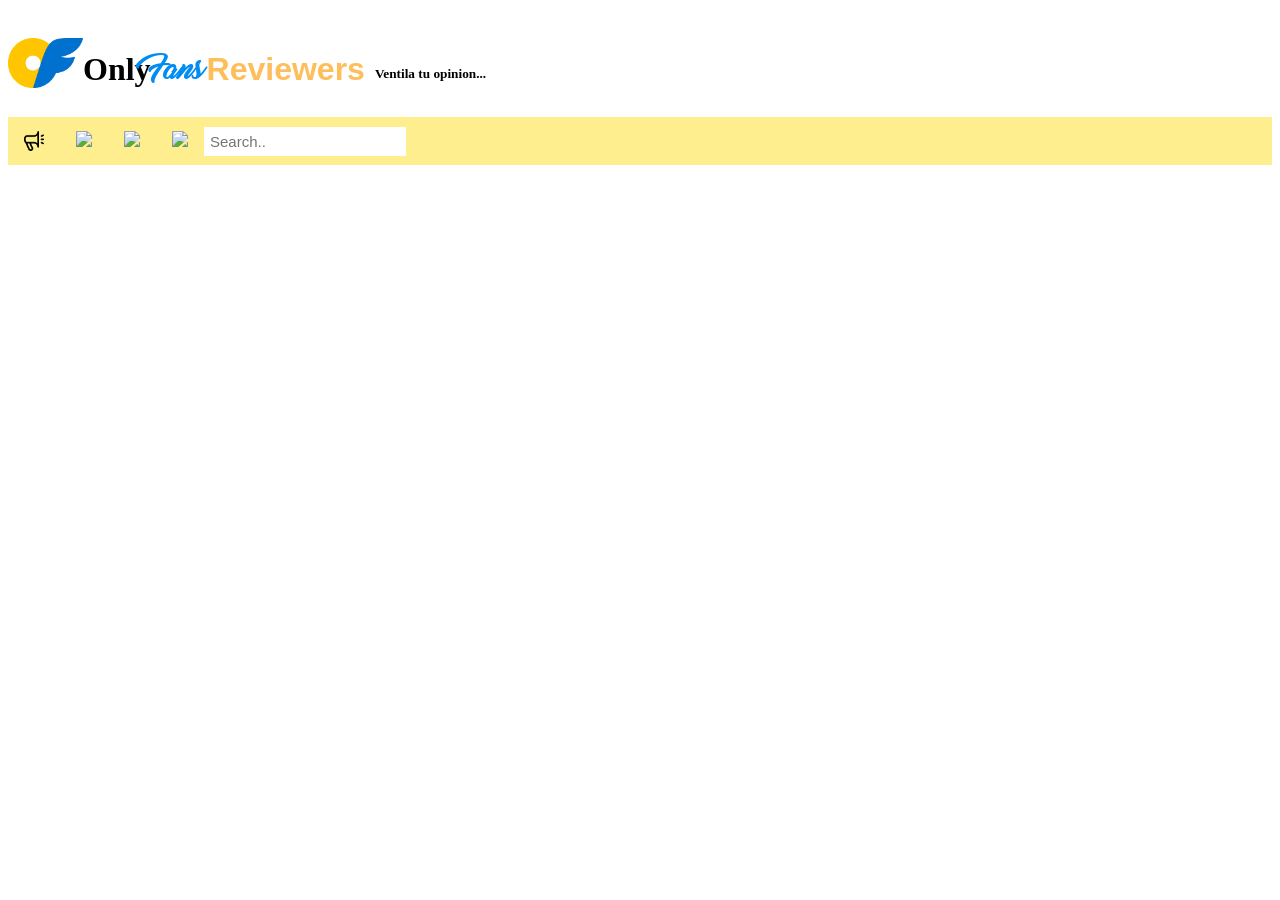
==== index.html @ 2903d676 "Coso cosito" ====
<!DOCTYPE html>
<html lang="es">
 <head>
 <meta charset="UTF-8">
 <title>Nombre del proyecto</title>

 <!-- Google Fonts va acá — ANTES del link al CSS -->
  
 <link rel="stylesheet" href="estilos.css">
 </head>
 <body>

 <!-- HEADER y NAV — Administrador -->
 <!--Agregar: Logotipo, Nombre, Frase
    Ventila tu opinion,Buscador ,Icono/Boton Publicar,
    Mensajes y Notificaciones tambien I/B y
    Perfil
 -->
  <header class="headerr">

    <br>
    <div >
        <img id ="iconOF" src="Cositas/Onlyfans 2022 Icon Logo Vector.svg .png" height="50">
        <h1 id ="o">Only</h1>
        <h1 id ="f">Fans</h1>
        <h1 id ="r">Reviewers</h1>
        <h5 id="frase">Ventila tu opinion...</h5>
    </div>
   <nav class="menu">
      <ul>
         <li><a></a><img src="Cositas/megafono.png" height="20"> </img></li>
          <li><a></a><img src="Cositas/lapiz.png" height="20"> </img></li>
         <li><a></a><img src="Cositas/usuario.png" height="20"> </img></li>
         <li><a></a><img src="Cositas/sobre.png" height="20"> </img></li>
         <li><input type="text" placeholder="Search.."></a></li>
      </ul>
   </nav> 
   
   </header>
    

 <!-- SECCIÓN PRINCIPAL — Colaborador 1 -->

 <!-- SECCIÓN SECUNDARIA — Colaborador 2 -->

 <!-- FOOTER — acordar entre todos quién lo hace -->

 </body>
</html>
---- estilos.css ----
:root{

   --o:'Gotham Light';

   --f:'Magic Wix';

   --r:'Conthrax SemiBold';

}
#o{
   font-family: var(--o);
   margin-top: 25px;
}

#f{
   font-family: var(--f);
   color: #018cf1;
   margin-top: 20px;
   font-size:x-large;

}
 
#r{
   margin-left: 5px;
   margin-top: 25px;
   color: #ffbe5c;
   font-family:'Gill Sans', 'Gill Sans MT', Calibri, 'Trebuchet MS', sans-serif;
}

#frase{
   margin-top: 40px;
   margin-left: 10px;
}

#iconOF{
   margin-top: 12px;
}

ul {
  list-style-type: none;
  margin: 0;
  padding: 0;
  overflow: hidden;
  background-color: #ffee8e;
}

ul li {
  float: left;
}

ul li img {
  display: block;
  color: white;
  text-align: center;
  padding: 14px 16px;
  text-decoration: none;
}

ul li img:hover {
  background-color: #00aff0;
}

.menu input[type=text] {
  float: right;
  padding: 6px;
  border: none;
  margin-top: 10px;
  margin-right: 16px;
  font-size: 15px;
}

@media screen and (max-width: 600px) {
  .menu a, .menu input[type=text] {
    float: none;
    display: block;
    text-align: left;
    width: 100%;
    margin: 0;
    padding: 14px;
  }
  .menu input[type=text] {
    border: 1px solid #ccc;
  }
}

 .headerr div{
display:flex;
gap: 0px;
 }

 @font-face {
    font-family: 'Gotham Light';
    src: url('Cositas/GothamLight.otf') format('opentype');
    font-weight: 300;
    font-style: normal;
}
 @font-face {
    font-family: 'Magic Wix';
    src: url('Cositas/marguerite.ttf') format('opentype');
    font-weight:300;
   font-style: normal;
}
 @font-face {
    font-family: 'Conthrax SemiBold';
    src: url('Cositas/175.otf') format('opentype');
    font-weight: 300;
    font-style: normal;
}
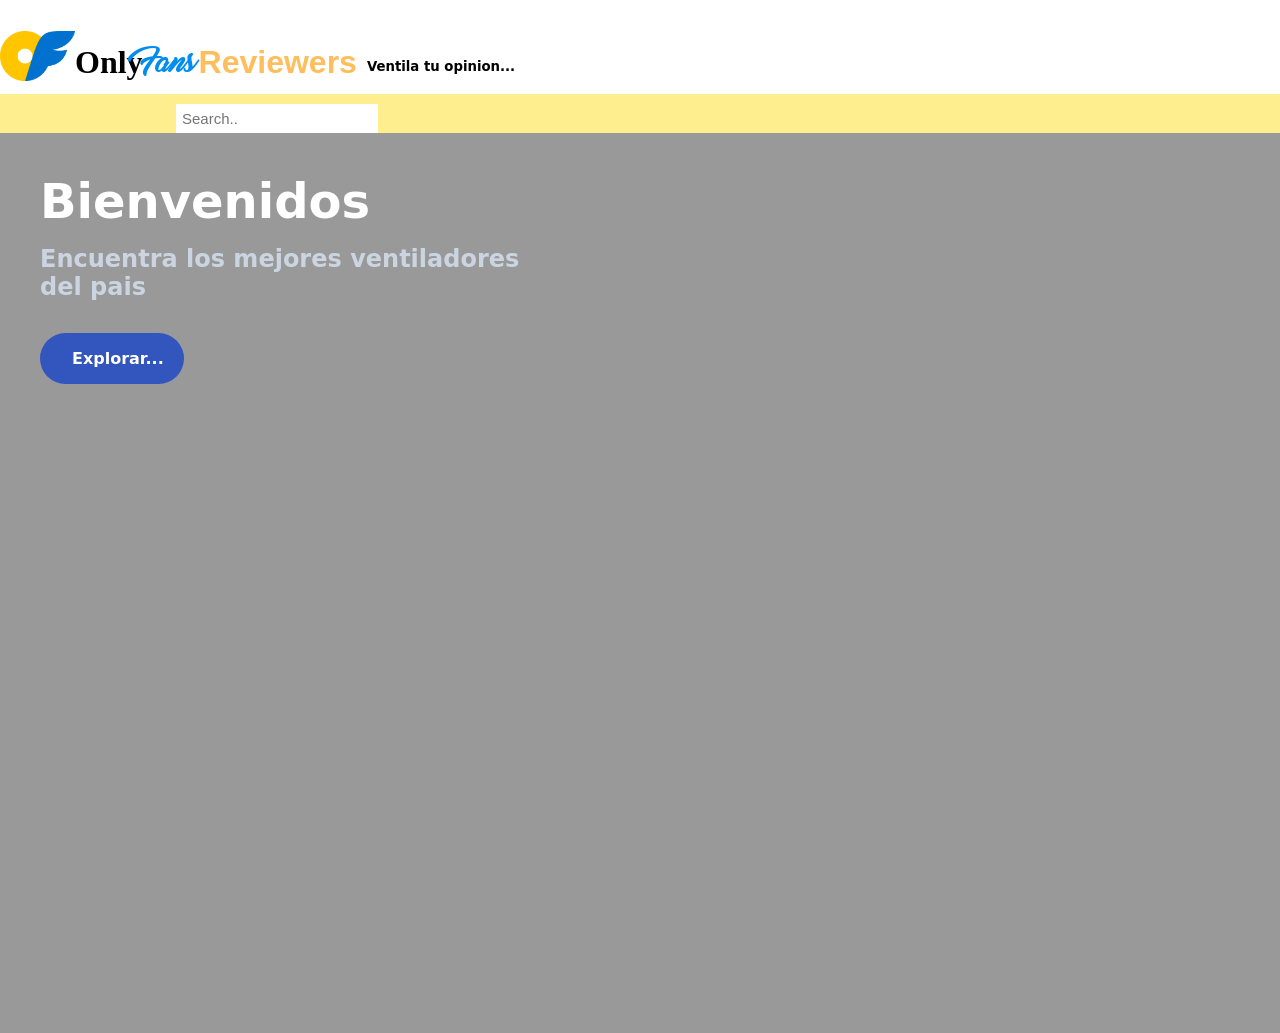
==== commit 7f946212: "Merge branch 'seccion-principal'" ====
--- a/index.html
+++ b/index.html
@@ -39,8 +39,14 @@
    </header>
     
 
- <!-- SECCIÓN PRINCIPAL — Colaborador 1 -->
-
+ <!-- SECCIÓN PRINCIPAL — Kamil -->
+ <div class="fondo"></div>
+ <div class="overlay"></div>
+ <section class="hero">
+      <h1>Bienvenidos</h1>
+      <h2>Encuentra los mejores ventiladores del pais</h2>
+      <a href="#" class="boton">Explorar...</a>
+    </section>
  <!-- SECCIÓN SECUNDARIA — Colaborador 2 -->
 
  <!-- FOOTER — acordar entre todos quién lo hace -->
--- a/estilos.css
+++ b/estilos.css
@@ -1,3 +1,5 @@
+
+/*Header*/
  :root{
 
    --o:'Gotham Light';
@@ -107,4 +109,80 @@
     font-style: normal;
 }
 
+/*Seccion Principal*/
 
+body {
+    margin: 0;
+}
+
+.fondo {
+    position: fixed;
+    width: 100%;
+    height: 100%;
+    background-image: url('https://static4.depositphotos.com/1008371/357/i/450/depositphotos_3578659-stock-photo-large-crowd-of.jpg');
+    background-size: cover;
+    background-position: center;
+    z-index: -2;
+}
+
+.overlay {
+    position: fixed;
+    width: 100%;
+    height: 100%;
+    background-color: rgba(0, 0, 0, 0.4);
+    z-index: -1;
+}
+* {
+        margin: 0;
+        padding: 0;
+        box-sizing: border-box;
+    }
+
+    body {
+        margin: 0;
+        font-family: system-ui, sans-serif;
+    }
+    .hero {
+        display: flex;
+        flex-direction: column;
+        justify-content: left;
+        align-items: left;
+        min-height: 100vh;
+        text-align: left;
+        padding: 40px;
+        color: #ffffff;
+        width: 100%;
+        position:relative
+
+      }
+
+
+      .hero h1 {
+        font-size: 48px;
+        margin-bottom: 16px;
+      }
+
+      .hero h2 {
+        font-size: 24px;
+        color: #CBD5E1;
+        max-width: 500px;
+        margin-bottom: 32px;
+      }
+
+      .boton {
+        padding: 16px 32px;
+        background-color: #3255be;
+        color: #FFFFFF;
+        border-radius: 50px;
+        text-decoration: none;
+        font-weight: bold;
+        font-size: 16px;
+        cursor: pointer;
+        bottom: 65vh;
+        right: 180vh;
+        width: 12%;
+        height: auto;
+        max-height: 85vh;
+      }
+
+/*Seccion Secundaria*/
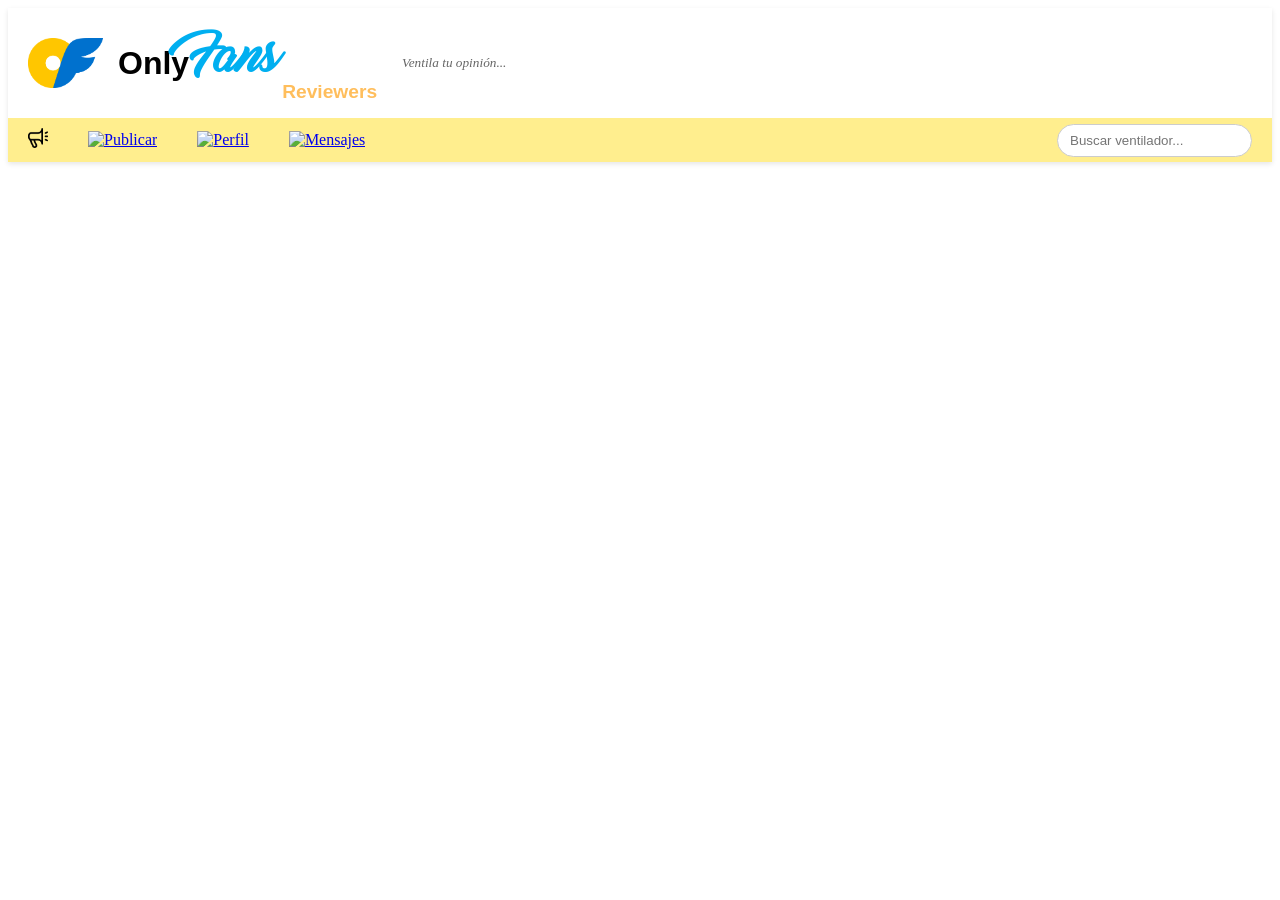
==== commit 8e1dd0da: "Arreglos" ====
--- a/index.html
+++ b/index.html
@@ -11,42 +11,36 @@
  <body>
 
  <!-- HEADER y NAV — Administrador -->
- <!--Agregar: Logotipo, Nombre, Frase
+ <!--Agregar: Logotipo, Nombre, Frases
     Ventila tu opinion,Buscador ,Icono/Boton Publicar,
     Mensajes y Notificaciones tambien I/B y
     Perfil
  -->
-  <header class="headerr">
+<header class="pene">
+  <div class="header-top">
+    <div class="logo-container">
+      <img id="iconOF" src="Cositas/Onlyfans 2022 Icon Logo Vector.svg .png" alt="Logo" height="50">
+      <h1 id="o">Only</h1>
+      <h1 id="f">Fans</h1>
+      <h1 id="r">Reviewers</h1>
+      <h5 id="frase">Ventila tu opinión...</h5>
+    </div>
+  </div>
 
-    <br>
-    <div >
-        <img id ="iconOF" src="Cositas/Onlyfans 2022 Icon Logo Vector.svg .png" height="50">
-        <h1 id ="o">Only</h1>
-        <h1 id ="f">Fans</h1>
-        <h1 id ="r">Reviewers</h1>
-        <h5 id="frase">Ventila tu opinion...</h5>
-    </div>
-   <nav class="menu">
-      <ul>
-         <li><a></a><img src="Cositas/megafono.png" height="20"> </img></li>
-          <li><a></a><img src="Cositas/lapiz.png" height="20"> </img></li>
-         <li><a></a><img src="Cositas/usuario.png" height="20"> </img></li>
-         <li><a></a><img src="Cositas/sobre.png" height="20"> </img></li>
-         <li><input type="text" placeholder="Search.."></a></li>
-      </ul>
-   </nav> 
-   
-   </header>
+  <nav class="menu">
+    <ul>
+      <li><a href="#"><img src="Cositas/megafono.png" alt="Notificaciones" height="20"></a></li>
+      <li><a href="#"><img src="Cositas/lapiz.png" alt="Publicar" height="20"></a></li>
+      <li><a href="#"><img src="Cositas/usuario.png" alt="Perfil" height="20"></a></li>
+      <li><a href="#"><img src="Cositas/sobre.png" alt="Mensajes" height="20"></a></li>
+      <li class="search-item"><input type="text" placeholder="Buscar ventilador..."></li>
+    </ul>
+  </nav>
+</header>
     
 
- <!-- SECCIÓN PRINCIPAL — Kamil -->
- <div class="fondo"></div>
- <div class="overlay"></div>
- <section class="hero">
-      <h1>Bienvenidos</h1>
-      <h2>Encuentra los mejores ventiladores del pais</h2>
-      <a href="#" class="boton">Explorar...</a>
-    </section>
+ <!-- SECCIÓN PRINCIPAL — Colaborador 1 -->
+
  <!-- SECCIÓN SECUNDARIA — Colaborador 2 -->
 
  <!-- FOOTER — acordar entre todos quién lo hace -->
--- a/estilos.css
+++ b/estilos.css
@@ -1,188 +1,122 @@
-
-/*Header*/
- :root{
-
-   --o:'Gotham Light';
-
-   --f:'Magic Wix';
-
-   --r:'Conthrax SemiBold';
-
-}
-#o{
-   font-family: var(--o);
-   margin-top: 25px;
+/* Variables de fuentes */
+:root {
+  --o: 'Gotham Light', sans-serif;
+  --f: 'Magic Wix', cursive;
+  --r: 'Conthrax SemiBold', sans-serif;
+  --of-blue: #00aff0;
+  --of-gold: #ffbe5c;
 }
 
-#f{
-   font-family: var(--f);
-   color: #018cf1;
-   margin-top: 20px;
-   font-size:x-large;
-
+/* Fuentes personalizadas */
+@font-face {
+  font-family: 'Gotham Light';
+  src: url('Cositas/GothamLight.otf') format('opentype');
 }
- 
-#r{
-   margin-left: 5px;
-   margin-top: 25px;
-   color: #ffbe5c;
-   font-family:'Gill Sans', 'Gill Sans MT', Calibri, 'Trebuchet MS', sans-serif;
+@font-face {
+  font-family: 'Magic Wix';
+  src: url('Cositas/marguerite.ttf') format('truetype');
+}
+@font-face {
+  font-family: 'Conthrax SemiBold';
+  src: url('Cositas/175.otf') format('opentype');
 }
 
-#frase{
-   margin-top: 40px;
-   margin-left: 10px;
+/* Estructura del Header */
+header.pene {
+  position: sticky;
+  top: 0;
+  z-index: 1000;
+  background-color: #fff;
+  width: 100%;
+  box-shadow: 0 2px 5px rgba(0,0,0,0.1);
 }
 
-#iconOF{
-   margin-top: 12px;
+.pene .header-top {
+  display: flex;
+  align-items: center;
+  padding: 10px 20px;
+  background-color: #ffffff;
 }
 
-ul {
+.pene .logo-container {
+  display: flex;
+  align-items: center;
+  gap: 5px;
+}
+
+.pene #iconOF {
+  margin-right: 10px;
+}
+
+.pene #o { font-family: var(--o); margin: 0; font-size: 2rem; }
+.pene #f { font-family: var(--f); color: var(--of-blue); margin: 0; font-size: 2.5rem; }
+.pene #r { font-family: var(--r); color: var(--of-gold); margin: 0; font-size: 1.2rem; align-self: flex-end; padding-bottom: 5px; }
+
+.pene #frase {
+  margin-left: 20px;
+  font-style: italic;
+  color: #666;
+  font-weight: 300;
+}
+
+/* Navegación */
+.pene .menu ul {
   list-style-type: none;
   margin: 0;
   padding: 0;
-  overflow: hidden;
+  display: flex;
   background-color: #ffee8e;
+  align-items: center;
 }
 
-ul li {
-  float: left;
+.pene .menu li {
+  display: flex;
+  align-items: center;
 }
 
-ul li img {
+.pene .menu li a {
   display: block;
-  color: white;
-  text-align: center;
-  padding: 14px 16px;
-  text-decoration: none;
+  padding: 10px 20px;
+  transition: background 0.3s;
 }
 
-ul li img:hover {
-  background-color: #00aff0;
+.pene .menu li a:hover {
+  background-color: var(--of-blue);
 }
 
-.menu input[type=text] {
-  float: right;
-  padding: 6px;
-  border: none;
-  margin-top: 10px;
-  margin-right: 16px;
-  font-size: 15px;
+.pene .menu .search-item {
+  margin-left: auto; /* Empuja el buscador a la derecha */
+  padding-right: 20px;
 }
 
-@media screen and (max-width: 600px) {
-  .menu a, .menu input[type=text] {
-    float: none;
-    display: block;
-    text-align: left;
+.pene .menu input[type=text] {
+  padding: 8px 12px;
+  border: 1px solid #ccc;
+  border-radius: 20px;
+  outline: none;
+}
+
+/* Responsivo */
+@media screen and (max-width: 768px) {
+  .pene .header-top {
+    flex-direction: column;
+    text-align: center;
+  }
+  
+  .pene #frase { margin: 10px 0; }
+  
+  .pene .menu ul {
+    flex-wrap: wrap;
+    justify-content: center;
+  }
+  
+  .pene .menu .search-item {
     width: 100%;
-    margin: 0;
-    padding: 14px;
+    margin: 10px;
+    padding: 0 20px;
   }
-  .menu input[type=text] {
-    border: 1px solid #ccc;
+  
+  .pene .menu input[type=text] {
+    width: 100%;
   }
 }
-
- .headerr div{
-display:flex;
-gap: 0px;
- }
-
- @font-face {
-    font-family: 'Gotham Light';
-    src: url('Cositas/GothamLight.otf') format('opentype');
-    font-weight: 300;
-    font-style: normal;
-}
- @font-face {
-    font-family: 'Magic Wix';
-    src: url('Cositas/marguerite.ttf') format('opentype');
-    font-weight:300;
-   font-style: normal;
-}
- @font-face {
-    font-family: 'Conthrax SemiBold';
-    src: url('Cositas/175.otf') format('opentype');
-    font-weight: 300;
-    font-style: normal;
-}
-
-/*Seccion Principal*/
-
-body {
-    margin: 0;
-}
-
-.fondo {
-    position: fixed;
-    width: 100%;
-    height: 100%;
-    background-image: url('https://static4.depositphotos.com/1008371/357/i/450/depositphotos_3578659-stock-photo-large-crowd-of.jpg');
-    background-size: cover;
-    background-position: center;
-    z-index: -2;
-}
-
-.overlay {
-    position: fixed;
-    width: 100%;
-    height: 100%;
-    background-color: rgba(0, 0, 0, 0.4);
-    z-index: -1;
-}
-* {
-        margin: 0;
-        padding: 0;
-        box-sizing: border-box;
-    }
-
-    body {
-        margin: 0;
-        font-family: system-ui, sans-serif;
-    }
-    .hero {
-        display: flex;
-        flex-direction: column;
-        justify-content: left;
-        align-items: left;
-        min-height: 100vh;
-        text-align: left;
-        padding: 40px;
-        color: #ffffff;
-        width: 100%;
-        position:relative
-
-      }
-
-
-      .hero h1 {
-        font-size: 48px;
-        margin-bottom: 16px;
-      }
-
-      .hero h2 {
-        font-size: 24px;
-        color: #CBD5E1;
-        max-width: 500px;
-        margin-bottom: 32px;
-      }
-
-      .boton {
-        padding: 16px 32px;
-        background-color: #3255be;
-        color: #FFFFFF;
-        border-radius: 50px;
-        text-decoration: none;
-        font-weight: bold;
-        font-size: 16px;
-        cursor: pointer;
-        bottom: 65vh;
-        right: 180vh;
-        width: 12%;
-        height: auto;
-        max-height: 85vh;
-      }
-
-/*Seccion Secundaria*/
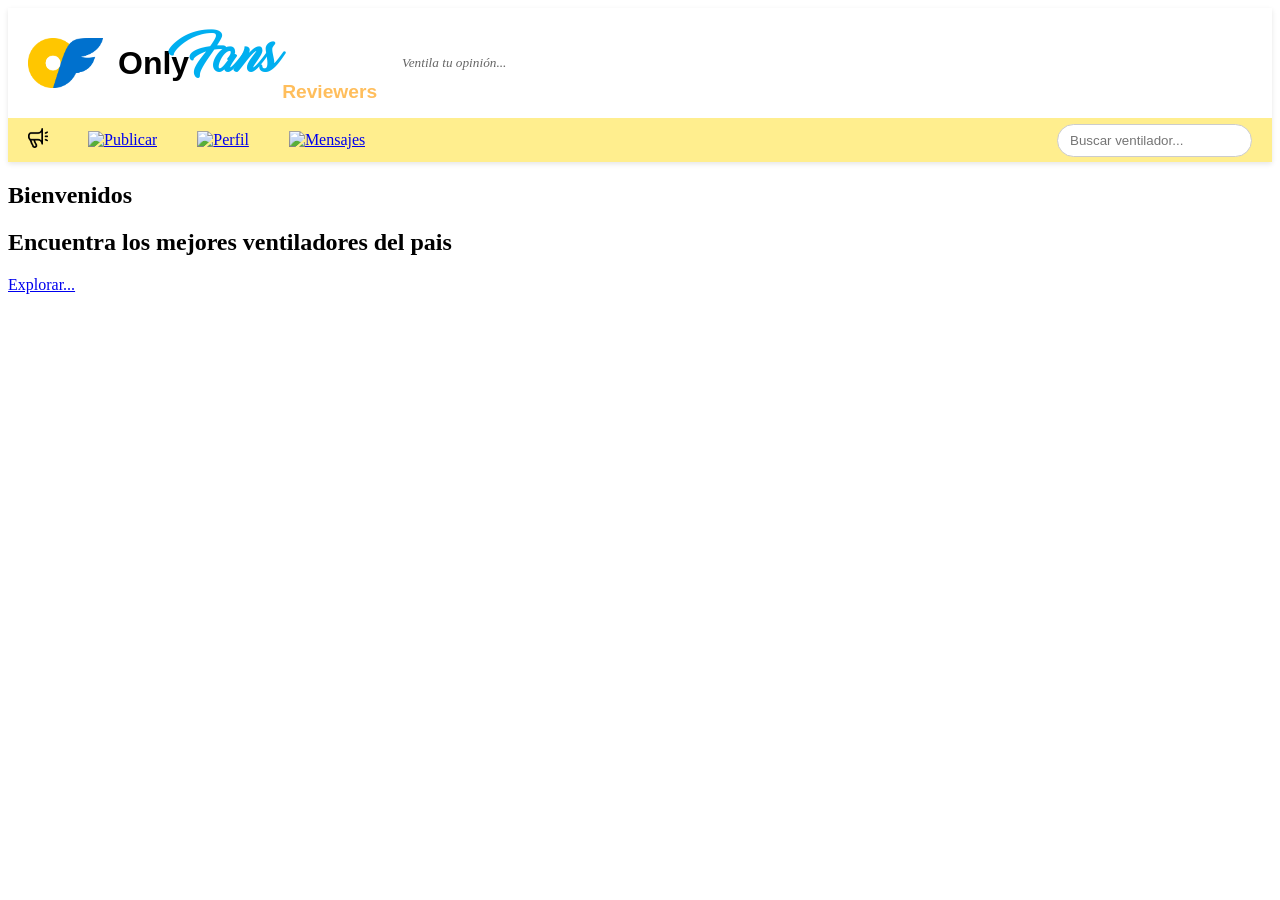
==== commit 9cff9b6e: "Merge branch 'HEADER_NAV—Administrador'" ====
--- a/index.html
+++ b/index.html
@@ -39,8 +39,14 @@
 </header>
     
 
- <!-- SECCIÓN PRINCIPAL — Colaborador 1 -->
-
+ <!-- SECCIÓN PRINCIPAL — Kamil -->
+ <div class="fondo"></div>
+ <div class="overlay"></div>
+ <section class="hero">
+      <h1>Bienvenidos</h1>
+      <h2>Encuentra los mejores ventiladores del pais</h2>
+      <a href="#" class="boton">Explorar...</a>
+    </section>
  <!-- SECCIÓN SECUNDARIA — Colaborador 2 -->
 
  <!-- FOOTER — acordar entre todos quién lo hace -->
--- a/estilos.css
+++ b/estilos.css
@@ -115,8 +115,85 @@
     margin: 10px;
     padding: 0 20px;
   }
-  
-  .pene .menu input[type=text] {
+
+  /*Seccion Principal*/
+
+body {
+    margin: 0;
+}
+
+.fondo {
+    position: fixed;
     width: 100%;
-  }
+    height: 100%;
+    background-image: url('https://static4.depositphotos.com/1008371/357/i/450/depositphotos_3578659-stock-photo-large-crowd-of.jpg');
+    background-size: cover;
+    background-position: center;
+    z-index: -2;
 }
+
+.overlay {
+    position: fixed;
+    width: 100%;
+    height: 100%;
+    background-color: rgba(0, 0, 0, 0.4);
+    z-index: -1;
+}
+* {
+        margin: 0;
+        padding: 0;
+        box-sizing: border-box;
+    }
+
+    body {
+        margin: 0;
+        font-family: system-ui, sans-serif;
+    }
+    .hero {
+        display: flex;
+        flex-direction: column;
+        justify-content: left;
+        align-items: left;
+        min-height: 100vh;
+        text-align: left;
+        padding: 40px;
+        color: #ffffff;
+        width: 100%;
+        position:relative
+
+      }
+
+
+      .hero h1 {
+        font-size: 48px;
+        margin-bottom: 16px;
+      }
+
+      .hero h2 {
+        font-size: 24px;
+        color: #CBD5E1;
+        max-width: 500px;
+        margin-bottom: 32px;
+      }
+
+      .boton {
+        padding: 16px 32px;
+        background-color: #3255be;
+        color: #FFFFFF;
+        border-radius: 50px;
+        text-decoration: none;
+        font-weight: bold;
+        font-size: 16px;
+        cursor: pointer;
+        bottom: 65vh;
+        right: 180vh;
+        width: 12%;
+        height: auto;
+        max-height: 85vh;
+      }
+
+/*Seccion Secundaria*/
+
+
+
+
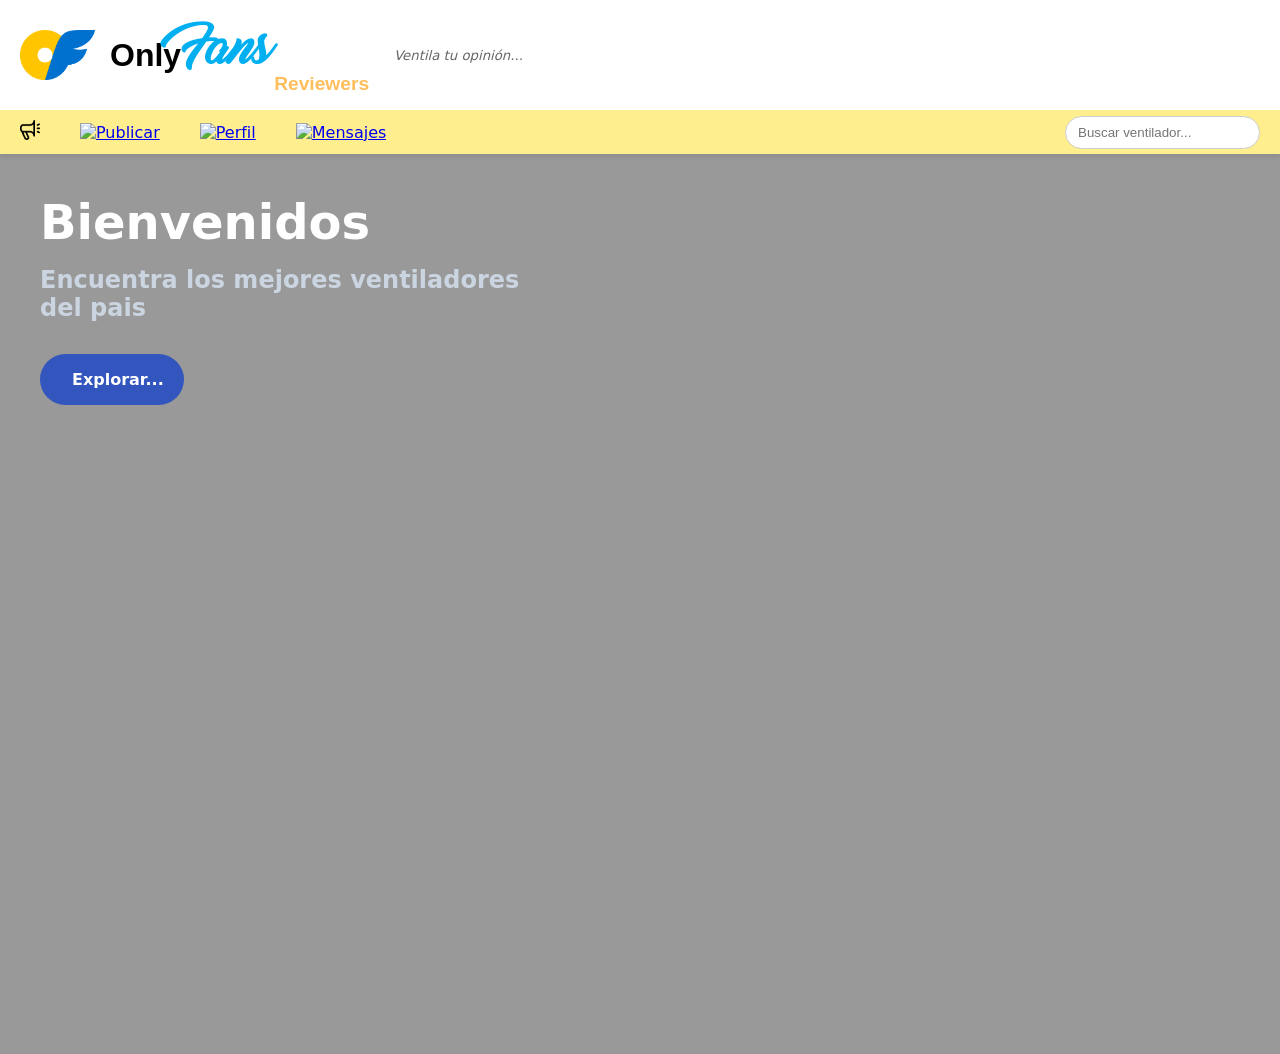
==== commit 3b0499c3: "Merge branch 'SECCIÓN-SECUNDARIA---Agustin-Smith'" ====
--- a/index.html
+++ b/index.html
@@ -7,6 +7,7 @@
  <!-- Google Fonts va acá — ANTES del link al CSS -->
   
  <link rel="stylesheet" href="estilos.css">
+ <link rel="stylesheet" href="https://cdnjs.cloudflare.com/ajax/libs/font-awesome/4.7.0/css/font-awesome.min.css">
  </head>
  <body>
 
@@ -49,7 +50,49 @@
     </section>
  <!-- SECCIÓN SECUNDARIA — Colaborador 2 -->
 
- <!-- FOOTER — acordar entre todos quién lo hace -->
+ <!-- FOOTER — acordar entre todos quién lo hace MATEO Y VICTORIA -->
 
+    <script>
+
+        fetch('reseñas.json')
+            .then(res => res.json())
+            .then(data => { 
+                const contenedor = document.getElementById('container');
+                contenedor.className = 'container';
+
+                data.reseñas.forEach(rese => {
+                    const card = document.createElement('div');
+                    card.className ='card';
+
+                    // Nombre del usuario
+                    const name = document.createElement('h2');
+                    name.className = 'name';
+                    name.textContent = rese.name;
+
+                    // Imagen del ventilador
+
+                    const img = document.createElement('img');
+                    img.className = 'image';
+                    img.src = rese.image;
+
+                    // Reseña del usuario
+                    const desc = document.createElement('h3');
+                    desc.className = 'res';
+                    desc.textContent = rese.desc;
+
+                    // Score del usuario
+                    const sco = document.createElement('h3');
+                    sco.className = 'score';
+                    sco.textContent = rese.score;
+
+
+                    card.appendChild(img);
+                    card.appendChild(name);
+                    card.appendChild(desc);
+                    card.appendChild(sco);
+                    contenedor.appendChild(card);
+                })
+            })
+    </script>
  </body>
 </html>
--- a/estilos.css
+++ b/estilos.css
@@ -115,6 +115,11 @@
     margin: 10px;
     padding: 0 20px;
   }
+  
+  .pene .menu input[type=text] {
+    width: 100%;
+  }
+}
 
   /*Seccion Principal*/
 
@@ -192,8 +197,50 @@
         max-height: 85vh;
       }
 
+
 /*Seccion Secundaria*/
 
 
 
 
+* {
+    margin: 0;
+    padding: 0;
+}
+
+/** Contenedor de las reseñas **/
+/****/
+
+.container {
+    display: flex;
+    flex-direction:row;
+    justify-content: center; flex-wrap: wrap;
+    margin: 20px; gap: 10px;
+
+}
+
+.card {
+    background-color: rgb(214, 242, 247); box-shadow: 0px 0px 5px 1px rgba(33, 53, 56, 0.11);
+    max-width: 300px; height: fit-content;
+    margin: 10px; padding: 10px; gap: 10px;
+    border-radius: 20px; border: none;
+    text-align: center;
+}
+
+.name {
+    font-size: 20px;
+}
+
+.image {
+    max-width: 300px;
+    border-radius: 20px;
+}
+.res {
+    margin-top: 10px;
+    font-size: 14px; color: rgb(80, 80, 80);
+}
+
+.score {
+    margin-top: 10px;
+    color: rgba(128, 128, 128, 0.705);
+}
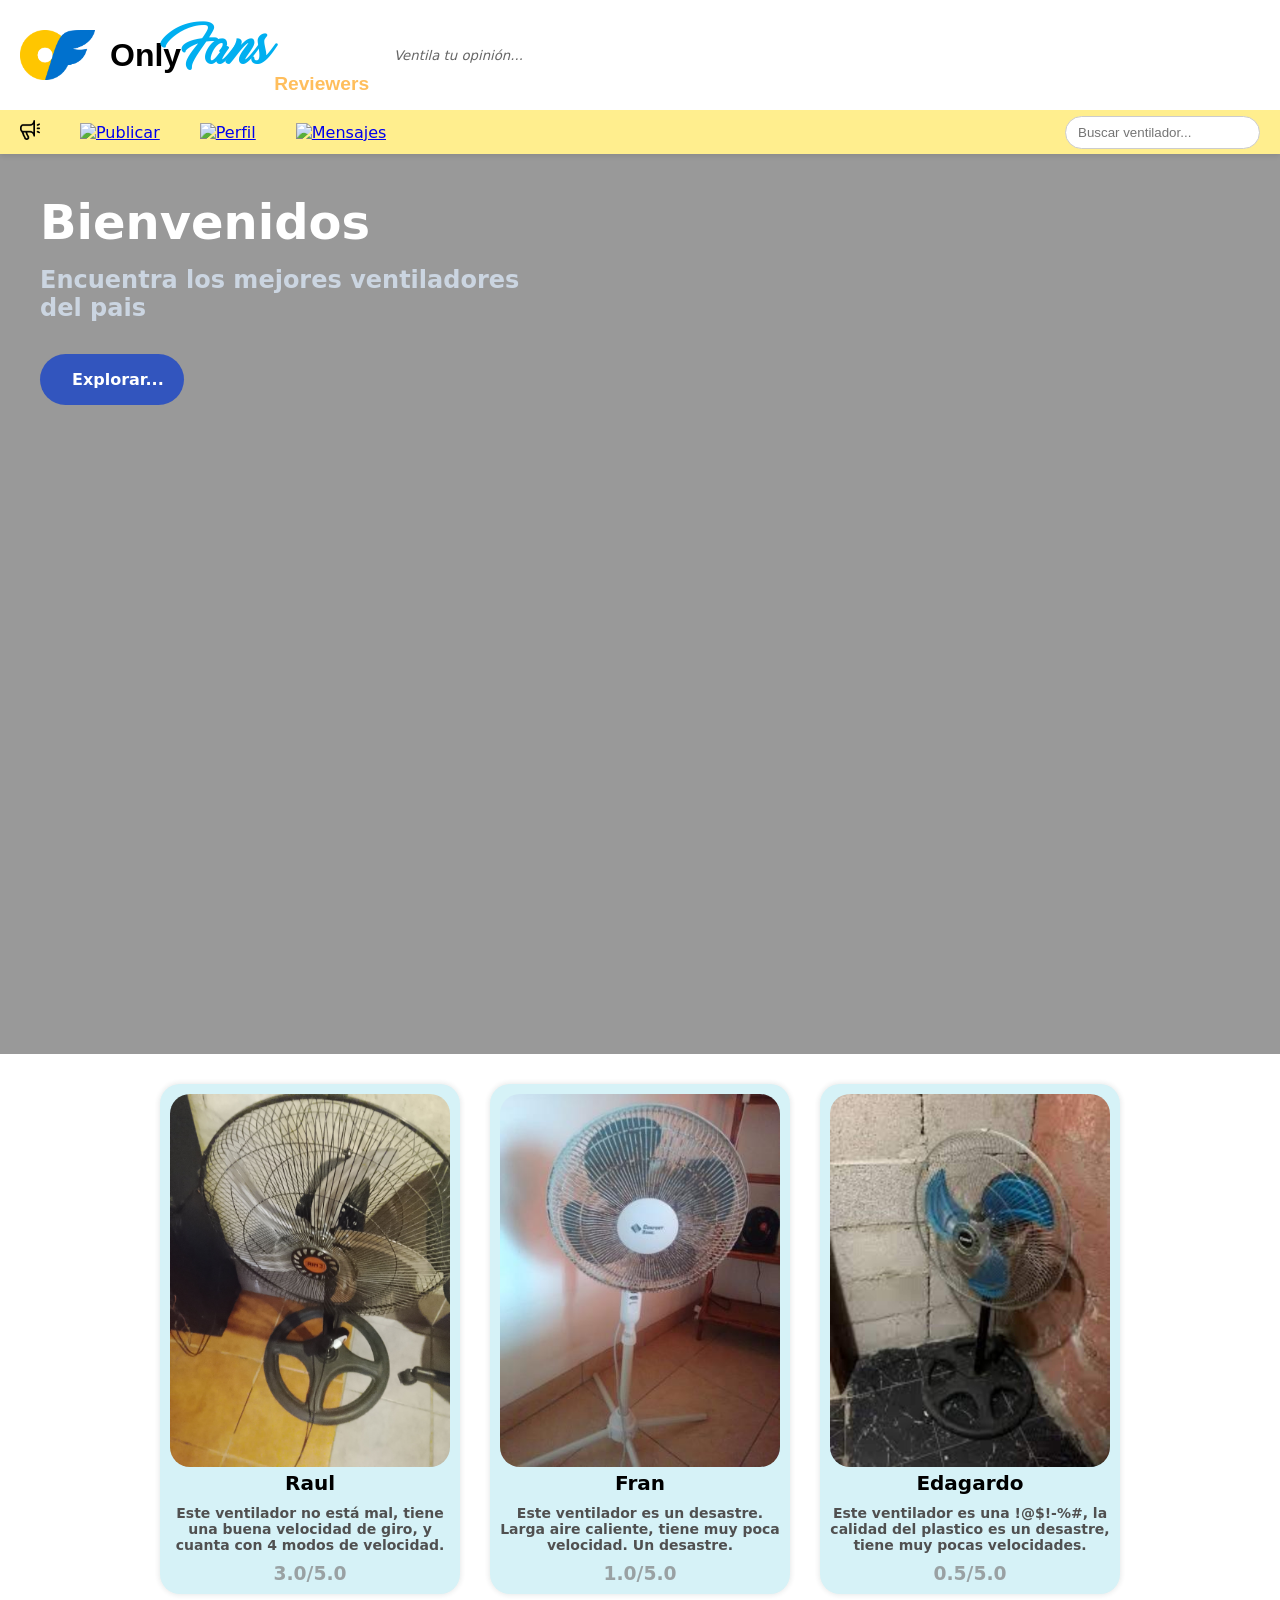
==== commit e6bd9295: "Arreglitos nuevamente" ====
--- a/index.html
+++ b/index.html
@@ -49,6 +49,11 @@
       <a href="#" class="boton">Explorar...</a>
     </section>
  <!-- SECCIÓN SECUNDARIA — Colaborador 2 -->
+  <section>
+     <div id="container">
+     </div>
+  </section>
+ 
 
  <!-- FOOTER — acordar entre todos quién lo hace MATEO Y VICTORIA -->
 
--- a/estilos.css
+++ b/estilos.css
@@ -232,7 +232,8 @@
 }
 
 .image {
-    max-width: 300px;
+    max-width: 280px;
+    width:fit-content;
     border-radius: 20px;
 }
 .res {
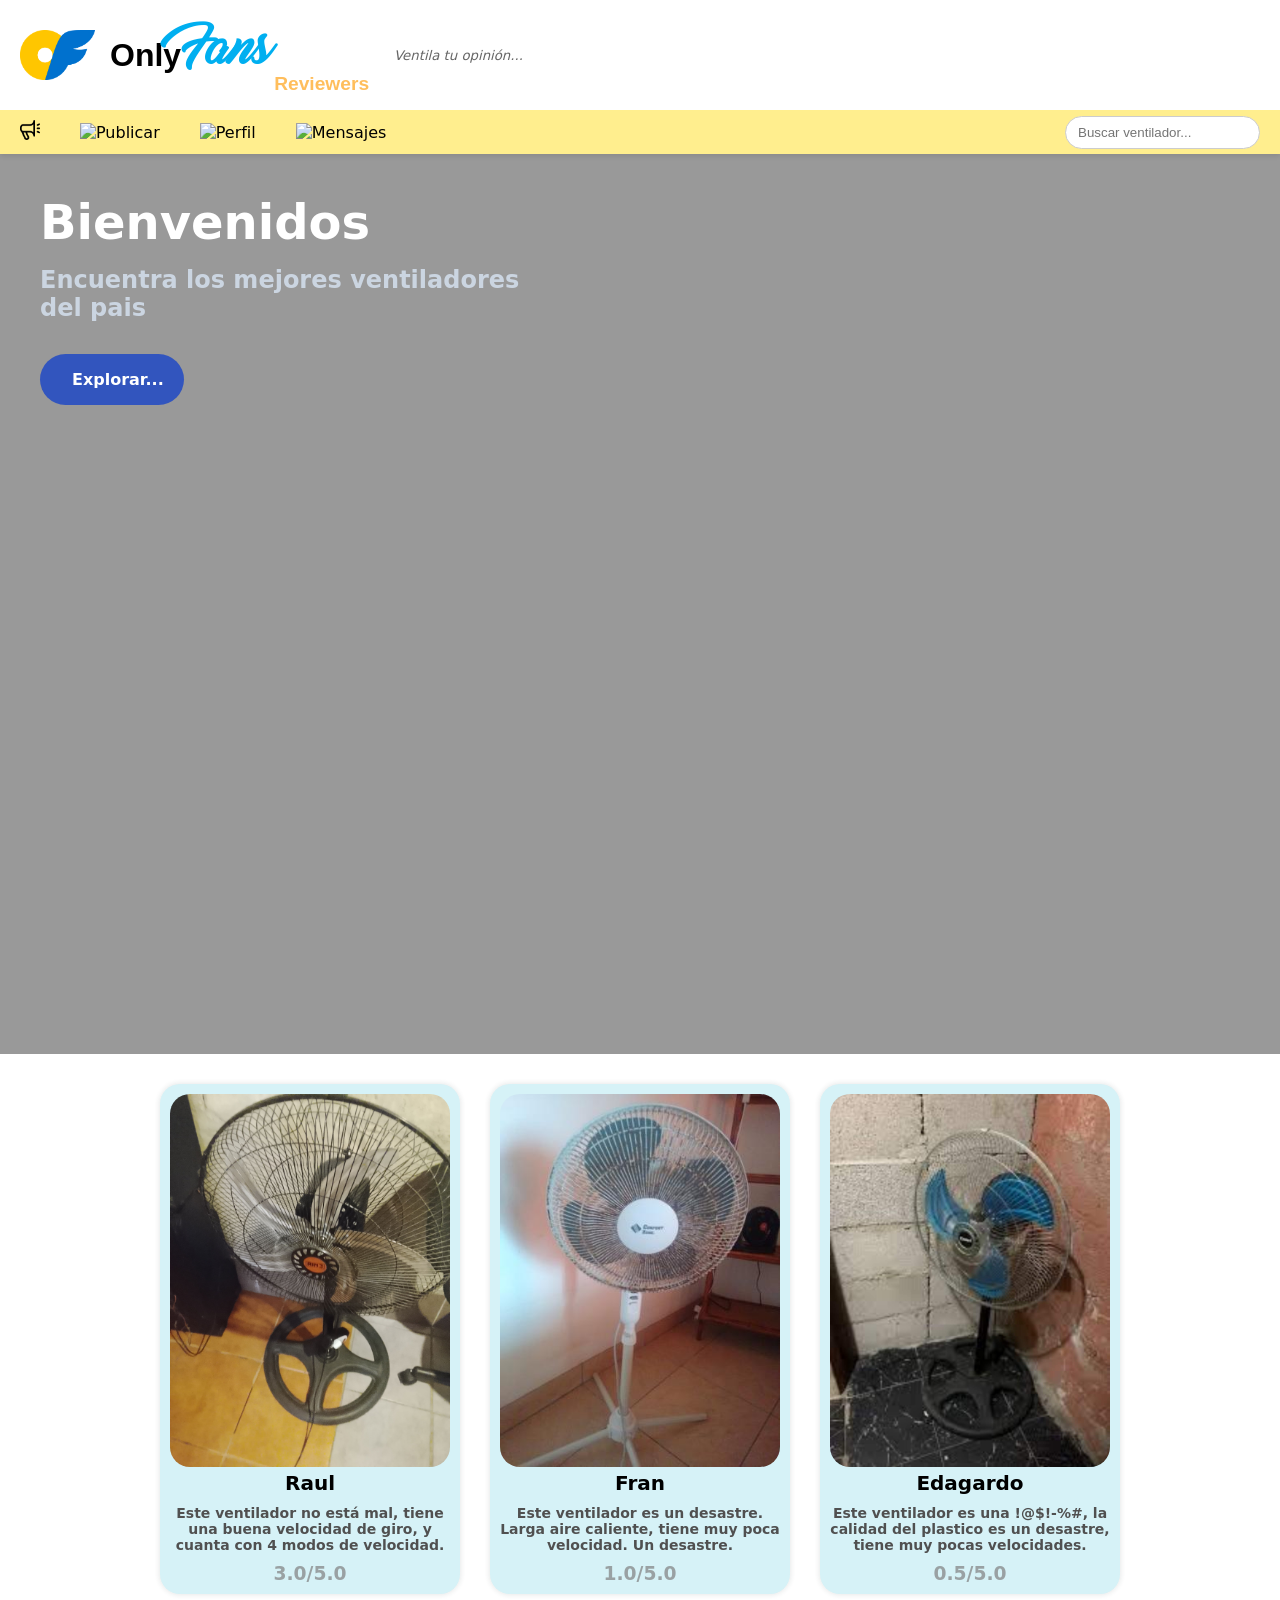
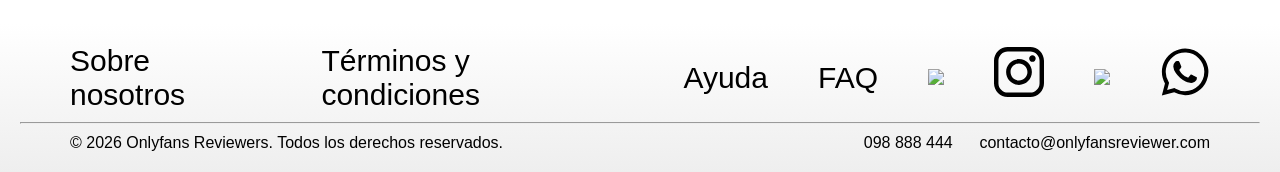
==== commit bcc1962b: "TODITO BIENNNNNN" ====
--- a/index.html
+++ b/index.html
@@ -56,8 +56,40 @@
  
 
  <!-- FOOTER — acordar entre todos quién lo hace MATEO Y VICTORIA -->
+<footer>
+<footer class="footer">
+  <div class="footer_top">
+    <div><a href=https://youtu.be/WpUpnRCJS5M?list=RDWpUpnRCJS5M>Sobre nosotros</a></div>
+    <div><a href=https://youtu.be/WpUpnRCJS5M?list=RDWpUpnRCJS5M>Términos y condiciones</a></div>
+    <div><a href=https://youtu.be/WpUpnRCJS5M?list=RDWpUpnRCJS5M>Ayuda</a></div>
+    <div><a href=https://youtu.be/WpUpnRCJS5M?list=RDWpUpnRCJS5M>FAQ</a></div>
+    
+    <div class="footer_redes">
+  <a class="icon_link" href="https://youtu.be/WpUpnRCJS5M?list" target="_blank">
+    <img id="iconOF" src="Cositas/facebook.svg" height="50">
+  </a>
+  <a class="icon_link" href="https://youtu.be/WpUpnRCJS5M?list" target="_blank">
+    <img id="iconOF" src="Cositas/instagram.svg" height="50">
+  </a>
+  <a class="icon_link" href="https://youtu.be/WpUpnRCJS5M?list" target="_blank">
+    <img id="iconOF" src="Cositas/tiktok.svg" height="50">
+  </a>
+  <a class="icon_link" href="https://youtu.be/WpUpnRCJS5M?list" target="_blank">
+    <img id="iconOF" src="Cositas/whatsapp.svg" height="50">
+  </a>
+</div>
+   </div>
+<hr>
+  <div class="footer_bottom">
+    <div>© 2026 Onlyfans Reviewers. Todos los derechos reservados.</div>
+    <div>098 888 444&nbsp;&nbsp;&nbsp;&nbsp;&nbsp;&nbsp;contacto@onlyfansreviewer.com</div>
+  </div>
+</footer>
+</div>
+</footer>
 
-    <script>
+
+<script>
 
         fetch('reseñas.json')
             .then(res => res.json())
--- a/estilos.css
+++ b/estilos.css
@@ -244,4 +244,54 @@
 .score {
     margin-top: 10px;
     color: rgba(128, 128, 128, 0.705);
-}+}
+
+/*FOOTer*/
+
+a {
+  color: inherit;
+  text-decoration: none;
+}
+
+a:hover {
+  transition: 0.14s;
+  color: #acacac;
+}
+
+.footer {
+  font-family: 'Franklin Gothic Medium', 'Arial Narrow', Arial, sans-serif;
+  background: linear-gradient(rgb(255, 255, 255), rgb(238, 238, 238));
+  padding: 20px;
+  display: flex;
+  flex-direction: column;
+}
+
+.footer_top {
+  font-size: 30px;
+  display: flex;
+  gap: 50px;
+  margin-left: 50px;
+  margin-bottom: 10px;
+  align-items: center;
+}
+.footer_redes {
+  display: flex;
+  gap: 50px;
+  margin-right: 50px;
+  margin-bottom: 6px;
+  margin-left: auto;
+  align-items: center;
+
+}
+.footer_redes a:hover img {
+  transform: scale(1.1);
+  transition: 0.2s ease;
+}
+.footer_bottom {
+  margin-top: 10px;
+  margin-left: 50px;
+  margin-right: 50px;
+  display:flex;
+  justify-content: space-between;
+}
+
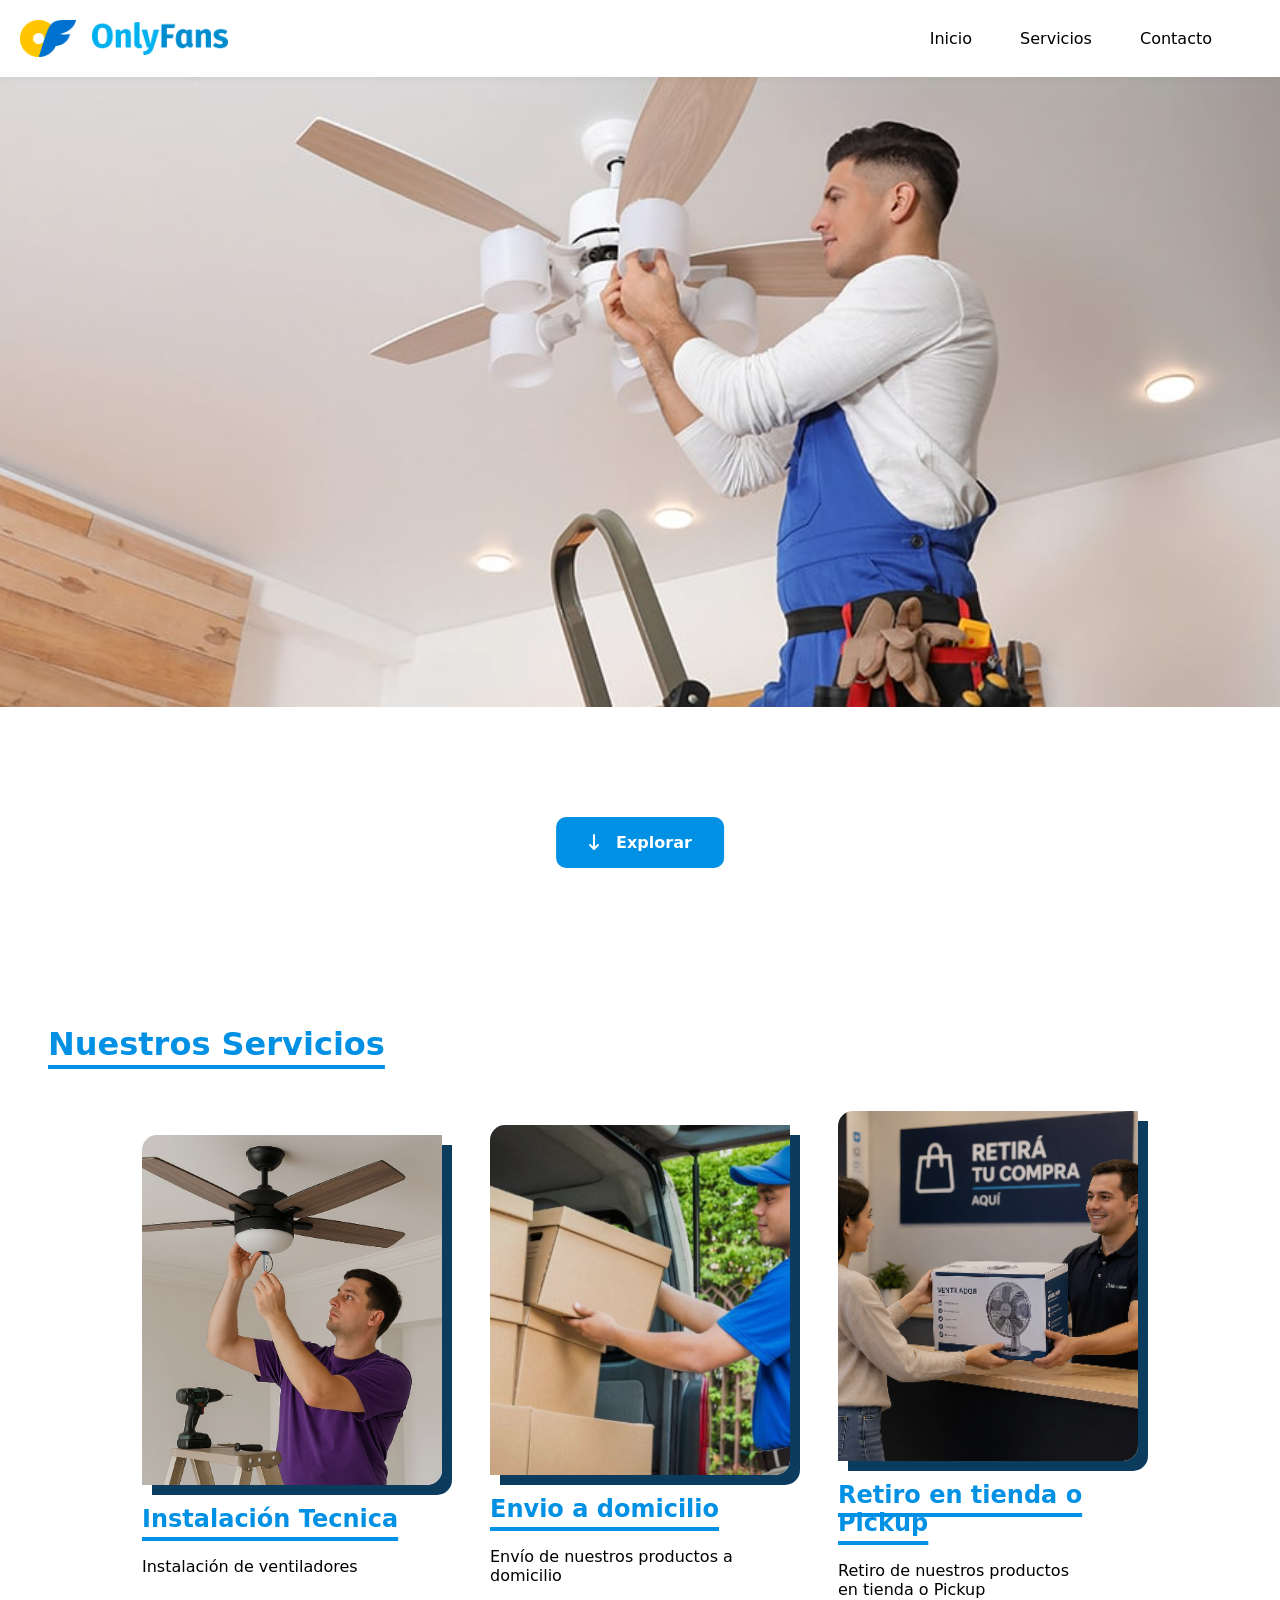
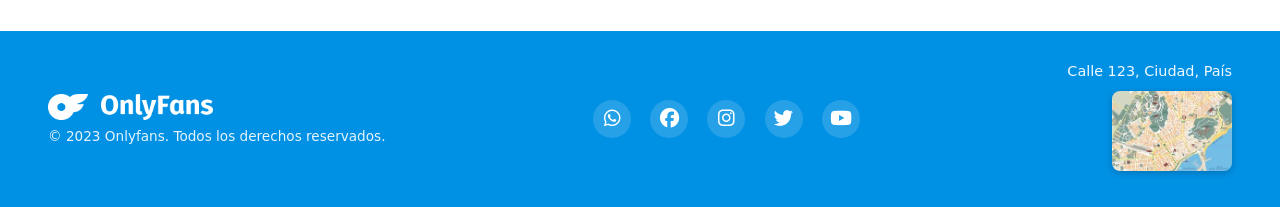
==== commit 71089a86: "ADD FILES" ====
--- a/index.html
+++ b/index.html
@@ -1,135 +1,81 @@
 <!DOCTYPE html>
-<html lang="es">
- <head>
- <meta charset="UTF-8">
- <title>Nombre del proyecto</title>
-
- <!-- Google Fonts va acá — ANTES del link al CSS -->
-  
- <link rel="stylesheet" href="estilos.css">
- <link rel="stylesheet" href="https://cdnjs.cloudflare.com/ajax/libs/font-awesome/4.7.0/css/font-awesome.min.css">
- </head>
- <body>
-
- <!-- HEADER y NAV — Administrador -->
- <!--Agregar: Logotipo, Nombre, Frases
-    Ventila tu opinion,Buscador ,Icono/Boton Publicar,
-    Mensajes y Notificaciones tambien I/B y
-    Perfil
- -->
-<header class="pene">
-  <div class="header-top">
-    <div class="logo-container">
-      <img id="iconOF" src="Cositas/Onlyfans 2022 Icon Logo Vector.svg .png" alt="Logo" height="50">
-      <h1 id="o">Only</h1>
-      <h1 id="f">Fans</h1>
-      <h1 id="r">Reviewers</h1>
-      <h5 id="frase">Ventila tu opinión...</h5>
-    </div>
-  </div>
-
-  <nav class="menu">
-    <ul>
-      <li><a href="#"><img src="Cositas/megafono.png" alt="Notificaciones" height="20"></a></li>
-      <li><a href="#"><img src="Cositas/lapiz.png" alt="Publicar" height="20"></a></li>
-      <li><a href="#"><img src="Cositas/usuario.png" alt="Perfil" height="20"></a></li>
-      <li><a href="#"><img src="Cositas/sobre.png" alt="Mensajes" height="20"></a></li>
-      <li class="search-item"><input type="text" placeholder="Buscar ventilador..."></li>
-    </ul>
-  </nav>
-</header>
-    
-
- <!-- SECCIÓN PRINCIPAL — Kamil -->
- <div class="fondo"></div>
- <div class="overlay"></div>
- <section class="hero">
-      <h1>Bienvenidos</h1>
-      <h2>Encuentra los mejores ventiladores del pais</h2>
-      <a href="#" class="boton">Explorar...</a>
-    </section>
- <!-- SECCIÓN SECUNDARIA — Colaborador 2 -->
-  <section>
-     <div id="container">
-     </div>
-  </section>
- 
-
- <!-- FOOTER — acordar entre todos quién lo hace MATEO Y VICTORIA -->
-<footer>
-<footer class="footer">
-  <div class="footer_top">
-    <div><a href=https://youtu.be/WpUpnRCJS5M?list=RDWpUpnRCJS5M>Sobre nosotros</a></div>
-    <div><a href=https://youtu.be/WpUpnRCJS5M?list=RDWpUpnRCJS5M>Términos y condiciones</a></div>
-    <div><a href=https://youtu.be/WpUpnRCJS5M?list=RDWpUpnRCJS5M>Ayuda</a></div>
-    <div><a href=https://youtu.be/WpUpnRCJS5M?list=RDWpUpnRCJS5M>FAQ</a></div>
-    
-    <div class="footer_redes">
-  <a class="icon_link" href="https://youtu.be/WpUpnRCJS5M?list" target="_blank">
-    <img id="iconOF" src="Cositas/facebook.svg" height="50">
-  </a>
-  <a class="icon_link" href="https://youtu.be/WpUpnRCJS5M?list" target="_blank">
-    <img id="iconOF" src="Cositas/instagram.svg" height="50">
-  </a>
-  <a class="icon_link" href="https://youtu.be/WpUpnRCJS5M?list" target="_blank">
-    <img id="iconOF" src="Cositas/tiktok.svg" height="50">
-  </a>
-  <a class="icon_link" href="https://youtu.be/WpUpnRCJS5M?list" target="_blank">
-    <img id="iconOF" src="Cositas/whatsapp.svg" height="50">
-  </a>
-</div>
-   </div>
-<hr>
-  <div class="footer_bottom">
-    <div>© 2026 Onlyfans Reviewers. Todos los derechos reservados.</div>
-    <div>098 888 444&nbsp;&nbsp;&nbsp;&nbsp;&nbsp;&nbsp;contacto@onlyfansreviewer.com</div>
-  </div>
-</footer>
-</div>
-</footer>
-
-
-<script>
-
-        fetch('reseñas.json')
-            .then(res => res.json())
-            .then(data => { 
-                const contenedor = document.getElementById('container');
-                contenedor.className = 'container';
-
-                data.reseñas.forEach(rese => {
-                    const card = document.createElement('div');
-                    card.className ='card';
-
-                    // Nombre del usuario
-                    const name = document.createElement('h2');
-                    name.className = 'name';
-                    name.textContent = rese.name;
-
-                    // Imagen del ventilador
-
-                    const img = document.createElement('img');
-                    img.className = 'image';
-                    img.src = rese.image;
-
-                    // Reseña del usuario
-                    const desc = document.createElement('h3');
-                    desc.className = 'res';
-                    desc.textContent = rese.desc;
-
-                    // Score del usuario
-                    const sco = document.createElement('h3');
-                    sco.className = 'score';
-                    sco.textContent = rese.score;
-
-
-                    card.appendChild(img);
-                    card.appendChild(name);
-                    card.appendChild(desc);
-                    card.appendChild(sco);
-                    contenedor.appendChild(card);
-                })
-            })
-    </script>
- </body>
-</html>
+<html lang="en">
+<head>
+    <meta charset="UTF-8">
+    <meta name="viewport" content="width=device-width, initial-scale=1.0">
+    <title>Onlyfans | Los Mejores Ventiladores</title>
+    <link rel="stylesheet" href="estilos.css">
+    <link rel="stylesheet" href="https://cdnjs.cloudflare.com/ajax/libs/font-awesome/6.4.2/css/all.min.css">
+</head>
+<body>
+        <!---------------------------------- 
+            Header 
+        ----------------------------------->  
+    <header>
+        <div class="logo">
+            <img src="onlyfans-icon.png" alt="Onlyfans" class="img-icon">
+            <img src="onlyfans-logo.png" alt="Onlyfans" class="img-logo"> 
+        </div>
+        <div class="menu">
+            <a href="index.html" class="item"><span>Inicio</span></a>
+            <a href="#" class="item" type="button" onclick="document.getElementById('servicios').scrollIntoView({behavior:'smooth'}); return false;"><span>Servicios</span></a>
+            <a href="#" class="item" type="button" onclick="document.getElementById('footers').scrollIntoView({behavior:'smooth'}); return false;"><span>Contacto</span></a>
+        </div>
+    </header>
+    <main>
+        <!---------------------------------- 
+            Hero 
+        ----------------------------------->       
+        <section class="hero">
+            <img src="img-one.jpg" alt="hero" class="img-hero">
+            <button type="button"" class="btn-hero" type="button" onclick="document.getElementById('servicios').scrollIntoView({behavior:'smooth'}); return false;"><i class="fa-solid fa-arrow-down-long" style="color: rgb(255, 255, 255); "></i><span>Explorar</span></button>
+        </section>
+        <!---------------------------------- 
+            Servicios 
+        ----------------------------------->  
+        <section>
+            <h2 class="title">Nuestros Servicios</h2>
+            <div class="services" id="servicios">
+                <div class="service">
+                    <img src="service-3.png" alt="service" class="img-service">
+                    <h3 class="title-service">Instalación Tecnica</h3>
+                    <p class="desc-service">Instalación de ventiladores</p>
+                </div>
+                <div class="service">
+                    <img src="service-2.png" alt="service" class="img-service">
+                    <h3 class="title-service">Envio a domicilio</h3>
+                    <p class="desc-service">Envío de nuestros productos a domicilio</p>
+                </div>
+                <div class="service">
+                    <img src="service-1.png" alt="service" class="img-service">
+                    <h3 class="title-service">Retiro en tienda o Pickup</h3>
+                    <p class="desc-service">Retiro de nuestros productos en tienda o Pickup</p>
+                </div>
+            </div>
+        </section>
+        <!---------------------------------- 
+            Footer 
+        ----------------------------------->
+        <footer>
+            <div id="footers" class="footer-left">
+                <div>
+                    <img src="onlyfans-icon.png" alt="Onlyfans" class="footer-icon">
+                    <img src="onlyfans-logo.png" alt="Onlyfans" class="footer-logo">
+                </div>
+                <p class="desc-footer">© 2023 Onlyfans. Todos los derechos reservados.</p>
+            </div>
+            <div class="contacto">
+                <a href="#"><i class="fa-brands fa-whatsapp"></i></a>
+                <a href="#"><i class="fa-brands fa-facebook"></i></a>
+                <a href="#"><i class="fa-brands fa-instagram"></i></a>
+                <a href="#"><i class="fa-brands fa-twitter"></i></a>
+                <a href="#"><i class="fa-brands fa-youtube"></i></a>
+            </div>
+            <div class="direccion">
+                <p class="dir-footer">Calle 123, Ciudad, País</p>
+                <img src="img-map.jpeg" alt="mapa" class="img-map">
+            </div>
+        </footer>
+    </main>
+</body>
+</html>
--- a/estilos.css
+++ b/estilos.css
@@ -1,297 +1,295 @@
-/* Variables de fuentes */
-:root {
-  --o: 'Gotham Light', sans-serif;
-  --f: 'Magic Wix', cursive;
-  --r: 'Conthrax SemiBold', sans-serif;
-  --of-blue: #00aff0;
-  --of-gold: #ffbe5c;
-}
-
-/* Fuentes personalizadas */
-@font-face {
-  font-family: 'Gotham Light';
-  src: url('Cositas/GothamLight.otf') format('opentype');
-}
-@font-face {
-  font-family: 'Magic Wix';
-  src: url('Cositas/marguerite.ttf') format('truetype');
-}
-@font-face {
-  font-family: 'Conthrax SemiBold';
-  src: url('Cositas/175.otf') format('opentype');
-}
-
-/* Estructura del Header */
-header.pene {
-  position: sticky;
-  top: 0;
-  z-index: 1000;
-  background-color: #fff;
-  width: 100%;
-  box-shadow: 0 2px 5px rgba(0,0,0,0.1);
-}
-
-.pene .header-top {
-  display: flex;
-  align-items: center;
-  padding: 10px 20px;
-  background-color: #ffffff;
-}
-
-.pene .logo-container {
-  display: flex;
-  align-items: center;
-  gap: 5px;
-}
-
-.pene #iconOF {
-  margin-right: 10px;
-}
-
-.pene #o { font-family: var(--o); margin: 0; font-size: 2rem; }
-.pene #f { font-family: var(--f); color: var(--of-blue); margin: 0; font-size: 2.5rem; }
-.pene #r { font-family: var(--r); color: var(--of-gold); margin: 0; font-size: 1.2rem; align-self: flex-end; padding-bottom: 5px; }
-
-.pene #frase {
-  margin-left: 20px;
-  font-style: italic;
-  color: #666;
-  font-weight: 300;
-}
-
-/* Navegación */
-.pene .menu ul {
-  list-style-type: none;
-  margin: 0;
-  padding: 0;
-  display: flex;
-  background-color: #ffee8e;
-  align-items: center;
-}
-
-.pene .menu li {
-  display: flex;
-  align-items: center;
-}
-
-.pene .menu li a {
-  display: block;
-  padding: 10px 20px;
-  transition: background 0.3s;
-}
-
-.pene .menu li a:hover {
-  background-color: var(--of-blue);
-}
-
-.pene .menu .search-item {
-  margin-left: auto; /* Empuja el buscador a la derecha */
-  padding-right: 20px;
-}
-
-.pene .menu input[type=text] {
-  padding: 8px 12px;
-  border: 1px solid #ccc;
-  border-radius: 20px;
-  outline: none;
-}
-
-/* Responsivo */
-@media screen and (max-width: 768px) {
-  .pene .header-top {
-    flex-direction: column;
-    text-align: center;
-  }
-  
-  .pene #frase { margin: 10px 0; }
-  
-  .pene .menu ul {
-    flex-wrap: wrap;
-    justify-content: center;
-  }
-  
-  .pene .menu .search-item {
-    width: 100%;
-    margin: 10px;
-    padding: 0 20px;
-  }
-  
-  .pene .menu input[type=text] {
-    width: 100%;
-  }
-}
-
-  /*Seccion Principal*/
-
-body {
-    margin: 0;
-}
-
-.fondo {
-    position: fixed;
-    width: 100%;
-    height: 100%;
-    background-image: url('https://static4.depositphotos.com/1008371/357/i/450/depositphotos_3578659-stock-photo-large-crowd-of.jpg');
-    background-size: cover;
-    background-position: center;
-    z-index: -2;
-}
-
-.overlay {
-    position: fixed;
-    width: 100%;
-    height: 100%;
-    background-color: rgba(0, 0, 0, 0.4);
-    z-index: -1;
-}
-* {
-        margin: 0;
-        padding: 0;
-        box-sizing: border-box;
-    }
-
-    body {
-        margin: 0;
-        font-family: system-ui, sans-serif;
-    }
-    .hero {
-        display: flex;
-        flex-direction: column;
-        justify-content: left;
-        align-items: left;
-        min-height: 100vh;
-        text-align: left;
-        padding: 40px;
-        color: #ffffff;
-        width: 100%;
-        position:relative
-
-      }
-
-
-      .hero h1 {
-        font-size: 48px;
-        margin-bottom: 16px;
-      }
-
-      .hero h2 {
-        font-size: 24px;
-        color: #CBD5E1;
-        max-width: 500px;
-        margin-bottom: 32px;
-      }
-
-      .boton {
-        padding: 16px 32px;
-        background-color: #3255be;
-        color: #FFFFFF;
-        border-radius: 50px;
-        text-decoration: none;
-        font-weight: bold;
-        font-size: 16px;
-        cursor: pointer;
-        bottom: 65vh;
-        right: 180vh;
-        width: 12%;
-        height: auto;
-        max-height: 85vh;
-      }
-
-
-/*Seccion Secundaria*/
-
-
-
-
+/* ---------------------------------------
+    Reset
+--------------------------------------- */
 * {
     margin: 0;
     padding: 0;
-}
-
-/** Contenedor de las reseñas **/
-/****/
-
-.container {
-    display: flex;
-    flex-direction:row;
-    justify-content: center; flex-wrap: wrap;
-    margin: 20px; gap: 10px;
-
-}
-
-.card {
-    background-color: rgb(214, 242, 247); box-shadow: 0px 0px 5px 1px rgba(33, 53, 56, 0.11);
-    max-width: 300px; height: fit-content;
-    margin: 10px; padding: 10px; gap: 10px;
-    border-radius: 20px; border: none;
-    text-align: center;
-}
-
-.name {
-    font-size: 20px;
-}
-
-.image {
-    max-width: 280px;
-    width:fit-content;
-    border-radius: 20px;
-}
-.res {
-    margin-top: 10px;
-    font-size: 14px; color: rgb(80, 80, 80);
-}
-
-.score {
-    margin-top: 10px;
-    color: rgba(128, 128, 128, 0.705);
-}
-
-/*FOOTer*/
-
-a {
-  color: inherit;
-  text-decoration: none;
-}
-
-a:hover {
-  transition: 0.14s;
-  color: #acacac;
-}
-
-.footer {
-  font-family: 'Franklin Gothic Medium', 'Arial Narrow', Arial, sans-serif;
-  background: linear-gradient(rgb(255, 255, 255), rgb(238, 238, 238));
-  padding: 20px;
-  display: flex;
-  flex-direction: column;
-}
-
-.footer_top {
-  font-size: 30px;
-  display: flex;
-  gap: 50px;
-  margin-left: 50px;
-  margin-bottom: 10px;
-  align-items: center;
-}
-.footer_redes {
-  display: flex;
-  gap: 50px;
-  margin-right: 50px;
-  margin-bottom: 6px;
-  margin-left: auto;
-  align-items: center;
-
-}
-.footer_redes a:hover img {
-  transform: scale(1.1);
-  transition: 0.2s ease;
-}
-.footer_bottom {
-  margin-top: 10px;
-  margin-left: 50px;
-  margin-right: 50px;
-  display:flex;
-  justify-content: space-between;
-}
-
+    box-sizing: border-box;
+    font-family: system-ui, -apple-system, BlinkMacSystemFont, 'Segoe UI', Roboto, Oxygen, Ubuntu, Cantarell, 'Open Sans', 'Helvetica Neue', sans-serif;
+    scroll-behavior: smooth;
+}
+
+/* ---------------------------------------
+    Body
+--------------------------------------- */
+body {
+    overflow-x: hidden;
+    display: grid;
+    grid-template-columns: 1fr;
+    grid-template-rows: auto 1fr auto;
+    grid-template-areas: 
+        "header"
+        "main"
+        "footer"
+    ;
+    min-height: 100vh;
+}
+
+/* ---------------------------------------
+    Header
+--------------------------------------- */
+header {
+    display: grid;
+    grid-template-columns: 1fr 1fr;
+    align-items: center;
+    grid-area: header;
+    position: sticky;
+    top: 0;
+    z-index: 1000;
+    padding: 20px;
+    box-shadow: 0 2px 5px rgba(124, 124, 124, 0.1);
+    background-color: white;
+}
+
+.logo {
+    display: flex;
+    align-items: center;
+}
+
+.img-icon {
+    width: 3.5rem;
+    max-width: 3.5rem;
+    pointer-events: none;
+}
+
+.img-logo {
+    margin-left: 1rem;
+    width: 8.5rem;
+    max-width: 8.5rem;
+    pointer-events: none;
+}
+
+.menu {
+    display: flex;
+    justify-content: flex-end;
+    margin-right: 3rem;
+    gap: 3rem;
+}
+
+.item {
+    display: flex;
+    align-items: center;
+    font-weight: 400;
+    font-size: 1rem;
+    text-decoration: none;
+    color: #000;
+}
+
+/* ---------------------------------------
+    Main
+--------------------------------------- */
+main {
+    grid-area: main;
+    width: 100%;    
+    max-width: 100%;
+    overflow-x: hidden;
+}
+
+/* ---------------------------------------
+    Hero
+--------------------------------------- */
+.hero {
+    display: flex;
+    justify-content: center;
+    width: 100%;
+    height: 100vh;
+}
+
+.img-hero {
+    width: 100%;
+    height: 70vh;
+    object-fit: cover;
+    object-position: center;
+}
+
+.btn-hero {
+    position: absolute;
+    bottom: 2rem;
+    left: 50%;
+    transform: translate(-50%);
+    padding: 1rem 2rem;
+    border-radius: 10px;
+    border: none;
+    background-color: #0090e4;
+    color: #fff;
+    font-weight: 600;
+    font-size: 1rem;
+    cursor: pointer;
+}
+
+.btn-hero:hover {
+    background-color: #0080d4;
+}
+
+.btn-hero i {
+    margin-right: 1rem;
+}
+
+/* ---------------------------------------
+    Servicios
+--------------------------------------- */
+.title {
+    margin-top: 3rem;
+    margin-bottom: 3rem;
+    margin-left: 3rem;
+    color: #0090e4;
+    font-weight: 600;
+    font-size: 2rem;
+    text-decoration: underline;
+    text-decoration-color: #0090e4;
+    text-decoration-thickness: 4px;
+    text-underline-offset: 10px;
+}
+
+.services {
+    display: flex;
+    justify-content: center;
+    align-items: center;
+    gap: 3rem;
+    flex-wrap: wrap;
+    width: 100%;
+    padding: 0 20px;
+    margin-bottom: 2rem;
+}
+
+.service {
+    width: 300px; max-width: 300px;
+    bottom: 15px;
+}
+.img-service {
+    width: 100%;
+    height: 350px;
+    object-fit: cover;
+    object-position: center;
+    border-radius: 15px 0 15px 0;
+    box-shadow: #0c4368 10px 10px 0px 0px;
+    filter: brightness(0.9);
+    
+}
+.title-service {
+    margin-top: 1rem;
+    color: #0090e4;
+    font-weight: 600;
+    font-size: 1.5rem;
+    text-decoration: underline;
+    text-decoration-color: #0090e4;
+    text-decoration-thickness: 4px;
+    text-underline-offset: 10px;
+}
+.desc-service {
+    margin-top: 1.5rem;
+    color: #000;
+    font-weight: 500;
+    font-size: 1rem;
+    width: 250px; max-width: 300px;
+}
+
+/* ---------------------------------------
+    Footer
+--------------------------------------- */
+footer {
+    grid-area: footer;
+    background-color: #0090e4;
+    padding: 2rem 3rem;
+    display: flex;
+    justify-content: space-between;
+    align-items: center;
+    flex-wrap: wrap;
+    gap: 2rem;
+}
+.footer-icon {
+    width: 2.5rem;
+    vertical-align: middle;
+    filter: brightness(0) invert(1);
+}
+.footer-logo {
+    width: 7rem;
+    margin-left: 0.5rem;
+    vertical-align: middle;
+    filter: brightness(0) invert(1);
+}
+.desc-footer {
+    color: white;
+    font-size: 0.85rem;
+    opacity: 0.9;
+    margin-top: 0.5rem;
+    display: block;
+}
+.contacto {
+    display: flex;
+    gap: 1.2rem;
+    margin: 0;
+    padding: 0;
+}
+.contacto a {
+    display: flex;
+    align-items: center;
+    justify-content: center;
+    width: 38px; height: 38px;
+    background-color: rgba(255, 255, 255, 0.15); color: white;
+    border-radius: 50%;
+    transition: all 0.3s ease;
+    text-decoration: none;
+}
+.contacto a i {
+    font-size: 1.2rem;
+    transition: transform 0.2s ease;
+}
+
+.contacto a:hover {
+    background-color: white;
+    transform: translateY(-3px);
+}
+
+.contacto a:hover i {
+    transform: scale(1.1);
+}
+.contacto a:hover i {
+    color: #0090e4 !important;
+}
+.direccion {
+    text-align: right;
+}
+.dir-footer {
+    color: white;
+    font-size: 0.9rem;
+    margin-bottom: 0.7rem;
+    opacity: 0.95;
+}
+.img-map {
+    width: 120px;
+    height: 80px;
+    object-fit: cover;
+    border-radius: 8px;
+    box-shadow: 0 2px 6px rgba(0, 0, 0, 0.2);
+    transition: 0.3s ease;
+}
+.img-map:hover {
+    transform: scale(1.02);
+    box-shadow: 0 4px 10px rgba(0, 0, 0, 0.3);
+}
+
+/* Responsive */
+@media (max-width: 800px) {
+    footer {
+        padding: 1.8rem 2rem;
+        justify-content: center;
+        text-align: center;
+    }
+    
+    .direccion {
+        text-align: center;
+    }
+}
+
+@media (max-width: 700px) {
+    footer {
+        flex-direction: column;
+        gap: 1.5rem;
+        text-align: center;
+    }
+    
+    .direccion {
+        text-align: center;
+    }
+}
